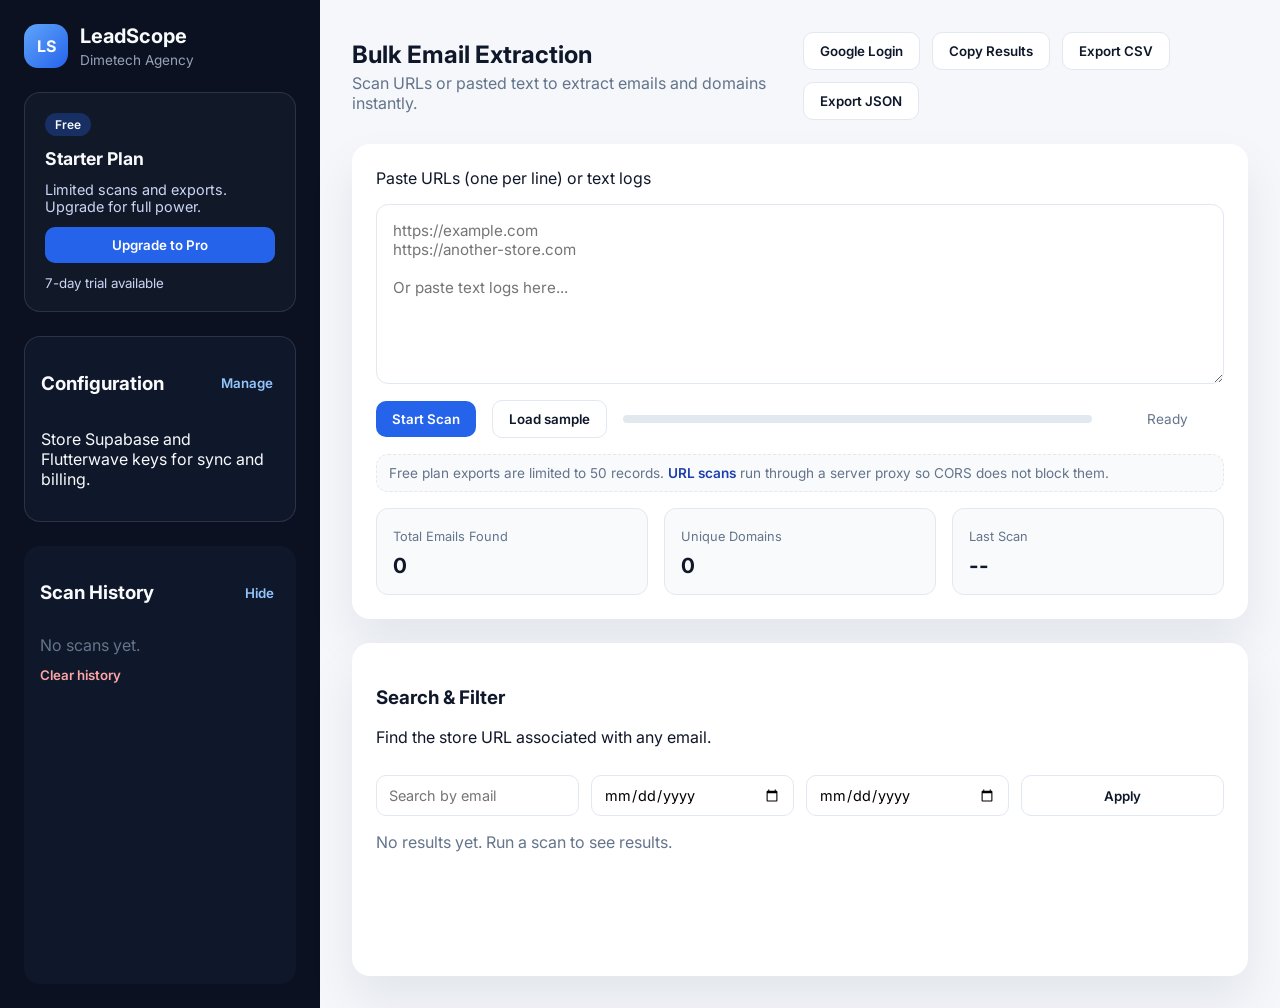
==== index.html @ 653ac367 "Ship a working LeadScope demo from the Dimetech prototype" ====
<!DOCTYPE html>
<html lang="en">
<head>
  <meta charset="UTF-8" />
  <meta name="viewport" content="width=device-width, initial-scale=1.0" />
  <title>LeadScope by Dimetech Agency</title>
  <link rel="stylesheet" href="styles.css" />
  <link rel="preconnect" href="https://fonts.googleapis.com">
  <link rel="preconnect" href="https://fonts.gstatic.com" crossorigin>
  <link href="https://fonts.googleapis.com/css2?family=Inter:wght@400;500;600;700&display=swap" rel="stylesheet">
</head>
<body>
  <div class="app">
    <aside class="sidebar">
      <div class="brand">
        <div class="logo">LS</div>
        <div>
          <h1>LeadScope</h1>
          <p>Dimetech Agency</p>
        </div>
      </div>

      <div class="plan-card" id="planCard">
        <span class="status" id="planStatus">Free</span>
        <h2>Starter Plan</h2>
        <p>Limited scans and exports. Upgrade for full power.</p>
        <button class="btn btn-primary" id="upgradeBtn">Upgrade to Pro</button>
        <small class="trial" id="trialInfo">7-day trial available</small>
      </div>

      <div class="config-card">
        <div class="card-header">
          <h3>Configuration</h3>
          <button class="link" id="openConfig">Manage</button>
        </div>
        <p>Store Supabase and Flutterwave keys for sync and billing.</p>
      </div>

      <div class="history-panel" id="historyPanel">
        <div class="panel-header">
          <h3>Scan History</h3>
          <button class="link" id="toggleHistory">Hide</button>
        </div>
        <div class="history-content" id="historyContent"></div>
        <button class="link danger" id="clearHistory">Clear history</button>
      </div>
    </aside>

    <main class="main">
      <header class="topbar">
        <div>
          <h2>Bulk Email Extraction</h2>
          <p>Scan URLs or pasted text to extract emails and domains instantly.</p>
        </div>
        <div class="topbar-actions">
          <button class="btn btn-outline" id="googleLoginBtn">Google Login</button>
          <button class="btn btn-outline" id="copyBtn">Copy Results</button>
          <button class="btn btn-outline" id="exportCsvBtn">Export CSV</button>
          <button class="btn btn-outline" id="exportJsonBtn">Export JSON</button>
        </div>
      </header>

      <div class="toast" id="toast" hidden></div>

      <section class="card">
        <label for="inputData">Paste URLs (one per line) or text logs</label>
        <textarea id="inputData" placeholder="https://example.com&#10;https://another-store.com&#10;&#10;Or paste text logs here..."></textarea>
        <div class="actions">
          <button class="btn btn-primary" id="scanBtn">Start Scan</button>
          <button class="btn btn-outline" id="sampleBtn">Load sample</button>
          <div class="progress-wrap">
            <div class="progress-bar" id="progressBar"></div>
          </div>
          <span class="progress-text" id="progressText">Ready</span>
          <div class="spinner" id="spinner"></div>
        </div>
        <div class="note" id="exportNote">
          Free plan exports are limited. Upgrade to unlock full history exports.
          <span class="note-highlight">URL scans</span> run through a server proxy so CORS does not block them.
        </div>
        <div class="metrics">
          <div class="metric">
            <span>Total Emails Found</span>
            <strong id="emailCount">0</strong>
          </div>
          <div class="metric">
            <span>Unique Domains</span>
            <strong id="domainCount">0</strong>
          </div>
          <div class="metric">
            <span>Last Scan</span>
            <strong id="lastScan">--</strong>
          </div>
        </div>
      </section>

      <section class="card">
        <div class="search-header">
          <div>
            <h3>Search & Filter</h3>
            <p>Find the store URL associated with any email.</p>
          </div>
          <div class="filters">
            <input type="text" id="searchEmail" placeholder="Search by email" />
            <input type="date" id="fromDate" />
            <input type="date" id="toDate" />
            <button class="btn btn-outline" id="filterBtn">Apply</button>
          </div>
        </div>
        <div class="results" id="results"></div>
      </section>
    </main>
  </div>

  <div class="modal" id="configModal" aria-hidden="true">
    <div class="modal-content">
      <div class="modal-header">
        <h3>Admin / Configuration Panel</h3>
        <button class="link" id="closeConfig">Close</button>
      </div>
      <div class="modal-body">
        <label>Supabase Project URL</label>
        <input type="text" id="supabaseUrl" placeholder="https://xyzcompany.supabase.co" />
        <label>Supabase API Key</label>
        <input type="password" id="supabaseKey" placeholder="Enter anon or service key" />
        <label>Flutterwave Public Key</label>
        <input type="text" id="flutterwaveKey" placeholder="FLWPUBK_TEST-xxxxx" />
        <label>Flutterwave Payment Link</label>
        <input type="text" id="flutterwaveLink" placeholder="https://pay.flutterwave.com/xxxxx" />
        <p class="hint">Keys stay in this browser only. Sync runs if Supabase is set. Upgrade opens your Flutterwave link.</p>
        <button class="btn btn-primary" id="saveConfig">Save Configuration</button>
      </div>
    </div>
  </div>

  <script src="app.js"></script>
</body>
</html>
---- styles.css ----
:root {
  color-scheme: light;
  --bg: #f5f7fb;
  --card: #ffffff;
  --text: #0f172a;
  --muted: #64748b;
  --primary: #2563eb;
  --primary-dark: #1e40af;
  --border: #e2e8f0;
  --success: #16a34a;
  --warning: #f59e0b;
}

* {
  box-sizing: border-box;
  font-family: "Inter", sans-serif;
}

body {
  margin: 0;
  background: var(--bg);
  color: var(--text);
}

.app {
  display: flex;
  min-height: 100vh;
}

.sidebar {
  width: 320px;
  background: #0b1120;
  color: #f8fafc;
  padding: 24px;
  display: flex;
  flex-direction: column;
  gap: 24px;
}

.brand {
  display: flex;
  align-items: center;
  gap: 12px;
}

.logo {
  width: 44px;
  height: 44px;
  border-radius: 14px;
  background: linear-gradient(135deg, #60a5fa, #2563eb);
  display: grid;
  place-items: center;
  font-weight: 700;
}

.brand h1 {
  margin: 0;
  font-size: 1.25rem;
}

.brand p {
  margin: 4px 0 0;
  color: #94a3b8;
  font-size: 0.85rem;
}

.plan-card {
  background: #111827;
  border-radius: 16px;
  padding: 20px;
  border: 1px solid rgba(148, 163, 184, 0.2);
  display: flex;
  flex-direction: column;
  gap: 12px;
}

.plan-card h2 {
  margin: 0;
  font-size: 1.1rem;
}

.plan-card p {
  margin: 0;
  color: #cbd5f5;
  font-size: 0.9rem;
}

.status {
  align-self: flex-start;
  padding: 4px 10px;
  border-radius: 999px;
  background: rgba(37, 99, 235, 0.3);
  font-size: 0.75rem;
  font-weight: 600;
}

.trial {
  color: #cbd5f5;
}

.config-card {
  background: #0f172a;
  border-radius: 16px;
  padding: 16px;
  border: 1px solid rgba(148, 163, 184, 0.2);
}

.card-header {
  display: flex;
  justify-content: space-between;
  align-items: center;
}

.history-panel {
  flex: 1;
  background: #0f172a;
  border-radius: 16px;
  padding: 16px;
  overflow: hidden;
  display: flex;
  flex-direction: column;
  gap: 12px;
}

.history-panel.hidden .history-content,
.history-panel.hidden .danger {
  display: none;
}

.panel-header {
  display: flex;
  justify-content: space-between;
  align-items: center;
}

.history-content {
  display: flex;
  flex-direction: column;
  gap: 12px;
  overflow-y: auto;
  max-height: 360px;
}

.history-item {
  background: rgba(15, 23, 42, 0.8);
  padding: 12px;
  border-radius: 12px;
  border: 1px solid rgba(148, 163, 184, 0.2);
  font-size: 0.85rem;
}

.main {
  flex: 1;
  padding: 32px;
  display: flex;
  flex-direction: column;
  gap: 24px;
}

.topbar {
  display: flex;
  justify-content: space-between;
  align-items: center;
  gap: 16px;
}

.topbar h2 {
  margin: 0;
}

.topbar p {
  margin: 4px 0 0;
  color: var(--muted);
}

.topbar-actions {
  display: flex;
  gap: 12px;
  flex-wrap: wrap;
}

.topbar-actions .btn {
  white-space: nowrap;
}

.card {
  background: var(--card);
  border-radius: 18px;
  padding: 24px;
  box-shadow: 0 24px 48px rgba(15, 23, 42, 0.08);
  display: flex;
  flex-direction: column;
  gap: 16px;
  animation: fadeIn 0.4s ease;
}

textarea {
  width: 100%;
  min-height: 180px;
  border-radius: 12px;
  border: 1px solid var(--border);
  padding: 16px;
  resize: vertical;
  font-size: 0.95rem;
}

input[type="text"],
input[type="date"],
input[type="password"] {
  border-radius: 10px;
  border: 1px solid var(--border);
  padding: 10px 12px;
  font-size: 0.9rem;
}

.actions {
  display: flex;
  align-items: center;
  gap: 16px;
}

.progress-text {
  font-size: 0.85rem;
  color: var(--muted);
  min-width: 80px;
  text-align: right;
}

.note {
  background: #f8fafc;
  border: 1px dashed var(--border);
  color: var(--muted);
  padding: 10px 12px;
  border-radius: 12px;
  font-size: 0.85rem;
  display: flex;
  flex-wrap: wrap;
  gap: 4px;
}

.note-highlight {
  color: var(--primary-dark);
  font-weight: 600;
}

.progress-wrap {
  flex: 1;
  height: 8px;
  background: #e2e8f0;
  border-radius: 999px;
  overflow: hidden;
}

.progress-bar {
  height: 100%;
  width: 0%;
  background: linear-gradient(90deg, #2563eb, #60a5fa);
  transition: width 0.2s ease;
}

.spinner {
  width: 20px;
  height: 20px;
  border-radius: 999px;
  border: 3px solid #d1d5db;
  border-top-color: var(--primary);
  animation: spin 1s linear infinite;
  opacity: 0;
  transition: opacity 0.2s ease;
}

.spinner.active {
  opacity: 1;
}

.metrics {
  display: grid;
  grid-template-columns: repeat(auto-fit, minmax(160px, 1fr));
  gap: 16px;
}

.metric {
  background: #f8fafc;
  border-radius: 12px;
  padding: 16px;
  border: 1px solid var(--border);
}

.metric span {
  font-size: 0.8rem;
  color: var(--muted);
}

.metric strong {
  display: block;
  font-size: 1.3rem;
  margin-top: 8px;
}

.search-header {
  display: flex;
  flex-direction: column;
  gap: 12px;
}

.filters {
  display: grid;
  grid-template-columns: repeat(auto-fit, minmax(160px, 1fr));
  gap: 12px;
}

.results {
  display: flex;
  flex-direction: column;
  gap: 12px;
  min-height: 120px;
}

.result-item {
  border: 1px solid var(--border);
  border-radius: 12px;
  padding: 12px;
  display: flex;
  flex-direction: column;
  gap: 6px;
}

.badge {
  align-self: flex-start;
  background: rgba(22, 163, 74, 0.1);
  color: var(--success);
  padding: 4px 10px;
  border-radius: 999px;
  font-size: 0.75rem;
  font-weight: 600;
}

.btn {
  border: none;
  border-radius: 10px;
  padding: 10px 16px;
  font-weight: 600;
  cursor: pointer;
  transition: transform 0.2s ease, box-shadow 0.2s ease;
}

.btn:hover {
  transform: translateY(-1px);
  box-shadow: 0 12px 24px rgba(37, 99, 235, 0.15);
}

.btn:disabled {
  opacity: 0.6;
  cursor: not-allowed;
  transform: none;
  box-shadow: none;
}

.btn-primary {
  background: var(--primary);
  color: white;
}

.btn-outline {
  background: white;
  border: 1px solid var(--border);
  color: var(--text);
}

.link {
  background: transparent;
  border: none;
  color: #93c5fd;
  cursor: pointer;
  font-weight: 600;
}

.link.danger {
  color: #fca5a5;
  align-self: flex-start;
  padding: 0;
}

.hint {
  color: var(--muted);
  font-size: 0.85rem;
  margin: 4px 0 8px;
}

.toast {
  background: #0f172a;
  color: #f8fafc;
  padding: 12px 16px;
  border-radius: 12px;
  font-size: 0.9rem;
}

.empty {
  color: var(--muted);
  margin: 0;
}

.modal {
  position: fixed;
  inset: 0;
  background: rgba(15, 23, 42, 0.4);
  display: flex;
  justify-content: center;
  align-items: center;
  opacity: 0;
  pointer-events: none;
  transition: opacity 0.3s ease;
}

.modal.open {
  opacity: 1;
  pointer-events: auto;
}

.modal-content {
  background: white;
  border-radius: 18px;
  padding: 24px;
  width: min(560px, 90vw);
  display: flex;
  flex-direction: column;
  gap: 12px;
}

.modal-header {
  display: flex;
  justify-content: space-between;
  align-items: center;
}

.modal-header .link {
  color: var(--primary);
}

.modal-body {
  display: flex;
  flex-direction: column;
  gap: 8px;
}

@keyframes spin {
  to { transform: rotate(360deg); }
}

@keyframes fadeIn {
  from { opacity: 0; transform: translateY(8px); }
  to { opacity: 1; transform: translateY(0); }
}

@media (max-width: 960px) {
  .app {
    flex-direction: column;
  }

  .sidebar {
    width: 100%;
  }

  .topbar {
    flex-direction: column;
    align-items: flex-start;
  }
}

@media (max-width: 640px) {
  .actions {
    flex-direction: column;
    align-items: stretch;
  }

  .main {
    padding: 16px;
  }
}
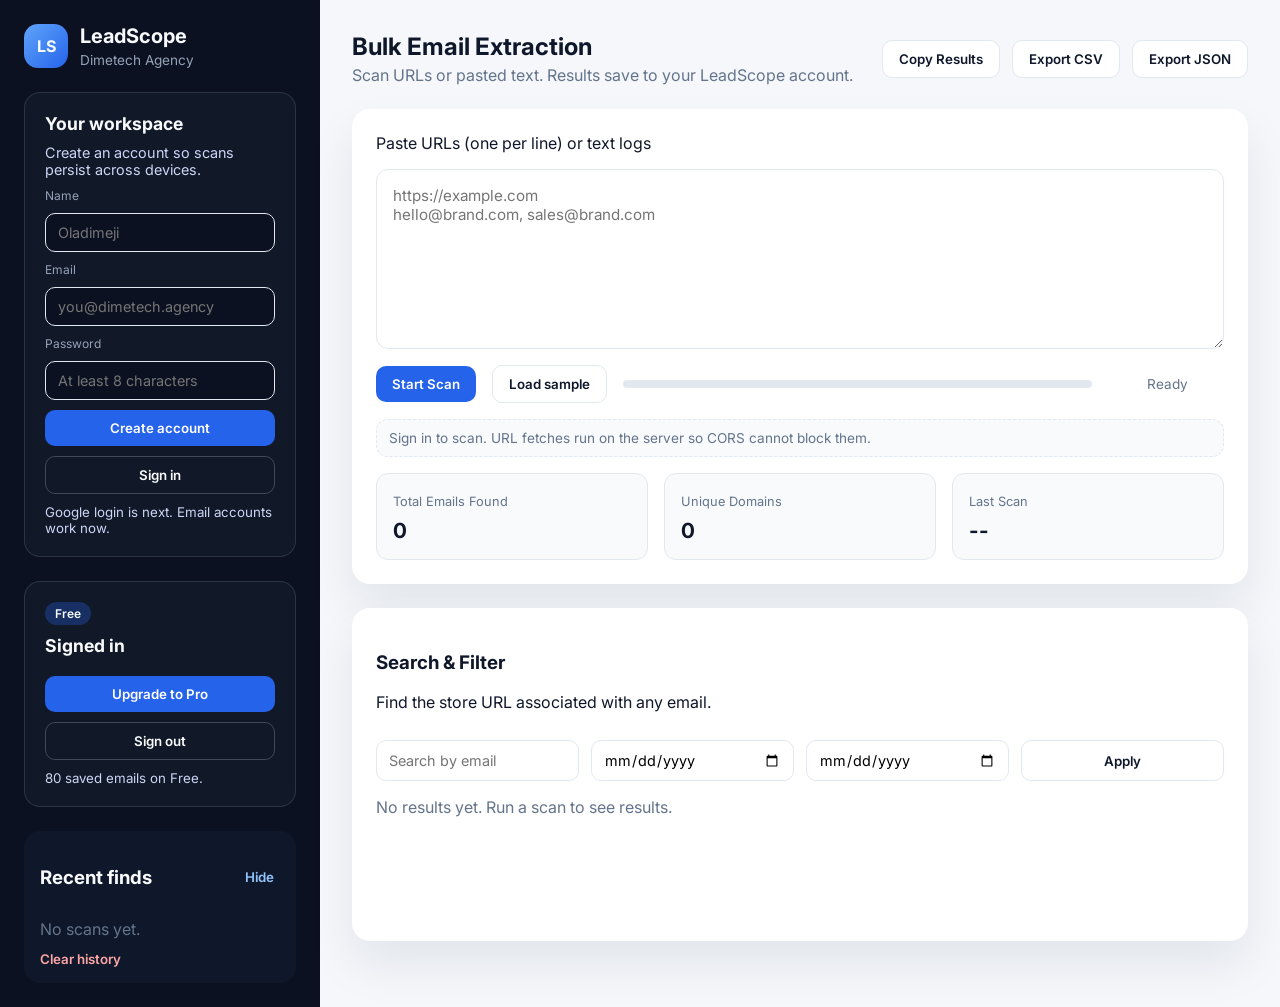
==== commit a343bc7f: "Add accounts, Postgres scans, and a stricter server-side scanner" ====
--- a/index.html
+++ b/index.html
@@ -20,25 +20,32 @@
         </div>
       </div>
 
-      <div class="plan-card" id="planCard">
-        <span class="status" id="planStatus">Free</span>
-        <h2>Starter Plan</h2>
-        <p>Limited scans and exports. Upgrade for full power.</p>
-        <button class="btn btn-primary" id="upgradeBtn">Upgrade to Pro</button>
-        <small class="trial" id="trialInfo">7-day trial available</small>
+      <div class="account-card" id="signedOutCard">
+        <h2>Your workspace</h2>
+        <p>Create an account so scans persist across devices.</p>
+        <label for="authName">Name</label>
+        <input type="text" id="authName" placeholder="Oladimeji" autocomplete="name" />
+        <label for="authEmail">Email</label>
+        <input type="text" id="authEmail" placeholder="you@dimetech.agency" autocomplete="email" />
+        <label for="authPassword">Password</label>
+        <input type="password" id="authPassword" placeholder="At least 8 characters" autocomplete="current-password" />
+        <button class="btn btn-primary" id="registerBtn">Create account</button>
+        <button class="btn btn-outline dark" id="loginBtn">Sign in</button>
+        <small class="trial">Google login is next. Email accounts work now.</small>
       </div>
 
-      <div class="config-card">
-        <div class="card-header">
-          <h3>Configuration</h3>
-          <button class="link" id="openConfig">Manage</button>
-        </div>
-        <p>Store Supabase and Flutterwave keys for sync and billing.</p>
+      <div class="plan-card" id="planCard" hidden>
+        <span class="status" id="planStatus">Free</span>
+        <h2 id="userName">Signed in</h2>
+        <p id="userEmail"></p>
+        <button class="btn btn-primary" id="upgradeBtn">Upgrade to Pro</button>
+        <button class="btn btn-outline dark" id="logoutBtn">Sign out</button>
+        <small class="trial" id="trialInfo">80 saved emails on Free.</small>
       </div>
 
       <div class="history-panel" id="historyPanel">
         <div class="panel-header">
-          <h3>Scan History</h3>
+          <h3>Recent finds</h3>
           <button class="link" id="toggleHistory">Hide</button>
         </div>
         <div class="history-content" id="historyContent"></div>
@@ -50,10 +57,9 @@
       <header class="topbar">
         <div>
           <h2>Bulk Email Extraction</h2>
-          <p>Scan URLs or pasted text to extract emails and domains instantly.</p>
+          <p>Scan URLs or pasted text. Results save to your LeadScope account.</p>
         </div>
         <div class="topbar-actions">
-          <button class="btn btn-outline" id="googleLoginBtn">Google Login</button>
           <button class="btn btn-outline" id="copyBtn">Copy Results</button>
           <button class="btn btn-outline" id="exportCsvBtn">Export CSV</button>
           <button class="btn btn-outline" id="exportJsonBtn">Export JSON</button>
@@ -64,7 +70,7 @@
 
       <section class="card">
         <label for="inputData">Paste URLs (one per line) or text logs</label>
-        <textarea id="inputData" placeholder="https://example.com&#10;https://another-store.com&#10;&#10;Or paste text logs here..."></textarea>
+        <textarea id="inputData" placeholder="https://example.com&#10;hello@brand.com, sales@brand.com"></textarea>
         <div class="actions">
           <button class="btn btn-primary" id="scanBtn">Start Scan</button>
           <button class="btn btn-outline" id="sampleBtn">Load sample</button>
@@ -75,8 +81,8 @@
           <div class="spinner" id="spinner"></div>
         </div>
         <div class="note" id="exportNote">
-          Free plan exports are limited. Upgrade to unlock full history exports.
-          <span class="note-highlight">URL scans</span> run through a server proxy so CORS does not block them.
+          Sign in to scan. URL fetches run on the server so CORS cannot block them.
+          Disposable and asset-looking addresses are filtered out.
         </div>
         <div class="metrics">
           <div class="metric">
@@ -112,27 +118,6 @@
     </main>
   </div>
 
-  <div class="modal" id="configModal" aria-hidden="true">
-    <div class="modal-content">
-      <div class="modal-header">
-        <h3>Admin / Configuration Panel</h3>
-        <button class="link" id="closeConfig">Close</button>
-      </div>
-      <div class="modal-body">
-        <label>Supabase Project URL</label>
-        <input type="text" id="supabaseUrl" placeholder="https://xyzcompany.supabase.co" />
-        <label>Supabase API Key</label>
-        <input type="password" id="supabaseKey" placeholder="Enter anon or service key" />
-        <label>Flutterwave Public Key</label>
-        <input type="text" id="flutterwaveKey" placeholder="FLWPUBK_TEST-xxxxx" />
-        <label>Flutterwave Payment Link</label>
-        <input type="text" id="flutterwaveLink" placeholder="https://pay.flutterwave.com/xxxxx" />
-        <p class="hint">Keys stay in this browser only. Sync runs if Supabase is set. Upgrade opens your Flutterwave link.</p>
-        <button class="btn btn-primary" id="saveConfig">Save Configuration</button>
-      </div>
-    </div>
-  </div>
-
   <script src="app.js"></script>
 </body>
 </html>
--- a/styles.css
+++ b/styles.css
@@ -8,7 +8,6 @@
   --primary-dark: #1e40af;
   --border: #e2e8f0;
   --success: #16a34a;
-  --warning: #f59e0b;
 }
 
 * {
@@ -64,25 +63,39 @@
   font-size: 0.85rem;
 }
 
-.plan-card {
+.plan-card,
+.account-card {
   background: #111827;
   border-radius: 16px;
   padding: 20px;
   border: 1px solid rgba(148, 163, 184, 0.2);
   display: flex;
   flex-direction: column;
-  gap: 12px;
-}
-
-.plan-card h2 {
+  gap: 10px;
+}
+
+.plan-card h2,
+.account-card h2 {
   margin: 0;
   font-size: 1.1rem;
 }
 
-.plan-card p {
+.plan-card p,
+.account-card p {
   margin: 0;
   color: #cbd5f5;
   font-size: 0.9rem;
+}
+
+.account-card label {
+  font-size: 0.75rem;
+  color: #94a3b8;
+}
+
+.account-card input {
+  background: #0b1120;
+  color: #f8fafc;
+  border-color: rgba(148, 163, 184, 0.3);
 }
 
 .status {
@@ -98,19 +111,6 @@
   color: #cbd5f5;
 }
 
-.config-card {
-  background: #0f172a;
-  border-radius: 16px;
-  padding: 16px;
-  border: 1px solid rgba(148, 163, 184, 0.2);
-}
-
-.card-header {
-  display: flex;
-  justify-content: space-between;
-  align-items: center;
-}
-
 .history-panel {
   flex: 1;
   background: #0f172a;
@@ -233,14 +233,6 @@
   padding: 10px 12px;
   border-radius: 12px;
   font-size: 0.85rem;
-  display: flex;
-  flex-wrap: wrap;
-  gap: 4px;
-}
-
-.note-highlight {
-  color: var(--primary-dark);
-  font-weight: 600;
 }
 
 .progress-wrap {
@@ -367,6 +359,12 @@
   color: var(--text);
 }
 
+.btn-outline.dark {
+  background: transparent;
+  color: #f8fafc;
+  border-color: rgba(148, 163, 184, 0.35);
+}
+
 .link {
   background: transparent;
   border: none;
@@ -381,12 +379,6 @@
   padding: 0;
 }
 
-.hint {
-  color: var(--muted);
-  font-size: 0.85rem;
-  margin: 4px 0 8px;
-}
-
 .toast {
   background: #0f172a;
   color: #f8fafc;
@@ -398,49 +390,6 @@
 .empty {
   color: var(--muted);
   margin: 0;
-}
-
-.modal {
-  position: fixed;
-  inset: 0;
-  background: rgba(15, 23, 42, 0.4);
-  display: flex;
-  justify-content: center;
-  align-items: center;
-  opacity: 0;
-  pointer-events: none;
-  transition: opacity 0.3s ease;
-}
-
-.modal.open {
-  opacity: 1;
-  pointer-events: auto;
-}
-
-.modal-content {
-  background: white;
-  border-radius: 18px;
-  padding: 24px;
-  width: min(560px, 90vw);
-  display: flex;
-  flex-direction: column;
-  gap: 12px;
-}
-
-.modal-header {
-  display: flex;
-  justify-content: space-between;
-  align-items: center;
-}
-
-.modal-header .link {
-  color: var(--primary);
-}
-
-.modal-body {
-  display: flex;
-  flex-direction: column;
-  gap: 8px;
 }
 
 @keyframes spin {
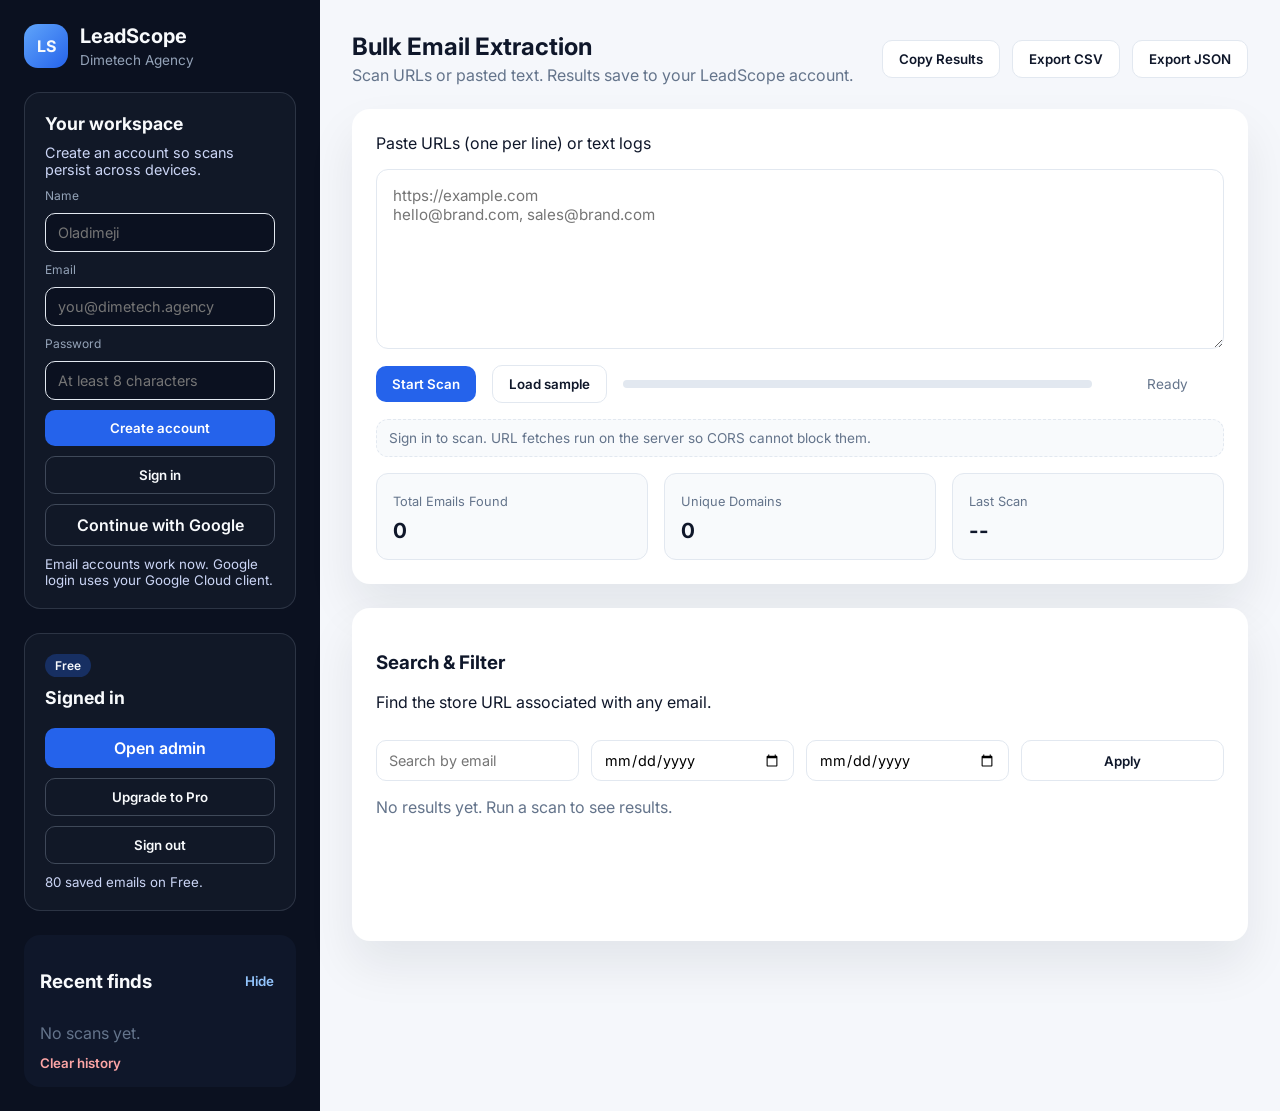
==== commit b21d5695: "Add /admin workspace so accounts persist and review saved leads" ====
--- a/index.html
+++ b/index.html
@@ -31,14 +31,16 @@
         <input type="password" id="authPassword" placeholder="At least 8 characters" autocomplete="current-password" />
         <button class="btn btn-primary" id="registerBtn">Create account</button>
         <button class="btn btn-outline dark" id="loginBtn">Sign in</button>
-        <small class="trial">Google login is next. Email accounts work now.</small>
+        <a class="btn btn-outline dark" id="googleBtn" href="/api/auth/google">Continue with Google</a>
+        <small class="trial" id="googleHint">Email accounts work now. Google login uses your Google Cloud client.</small>
       </div>
 
       <div class="plan-card" id="planCard" hidden>
         <span class="status" id="planStatus">Free</span>
         <h2 id="userName">Signed in</h2>
         <p id="userEmail"></p>
-        <button class="btn btn-primary" id="upgradeBtn">Upgrade to Pro</button>
+        <a class="btn btn-primary" href="/admin">Open admin</a>
+        <button class="btn btn-outline dark" id="upgradeBtn">Upgrade to Pro</button>
         <button class="btn btn-outline dark" id="logoutBtn">Sign out</button>
         <small class="trial" id="trialInfo">80 saved emails on Free.</small>
       </div>
--- a/styles.css
+++ b/styles.css
@@ -392,6 +392,38 @@
   margin: 0;
 }
 
+a.btn {
+  text-decoration: none;
+  display: inline-block;
+  text-align: center;
+}
+
+.table-wrap {
+  overflow-x: auto;
+}
+
+.data-table {
+  width: 100%;
+  border-collapse: collapse;
+  font-size: 0.9rem;
+}
+
+.data-table th,
+.data-table td {
+  text-align: left;
+  padding: 10px 8px;
+  border-bottom: 1px solid var(--border);
+  vertical-align: top;
+}
+
+.data-table th {
+  color: var(--muted);
+  font-weight: 600;
+  font-size: 0.75rem;
+  text-transform: uppercase;
+  letter-spacing: 0.04em;
+}
+
 @keyframes spin {
   to { transform: rotate(360deg); }
 }
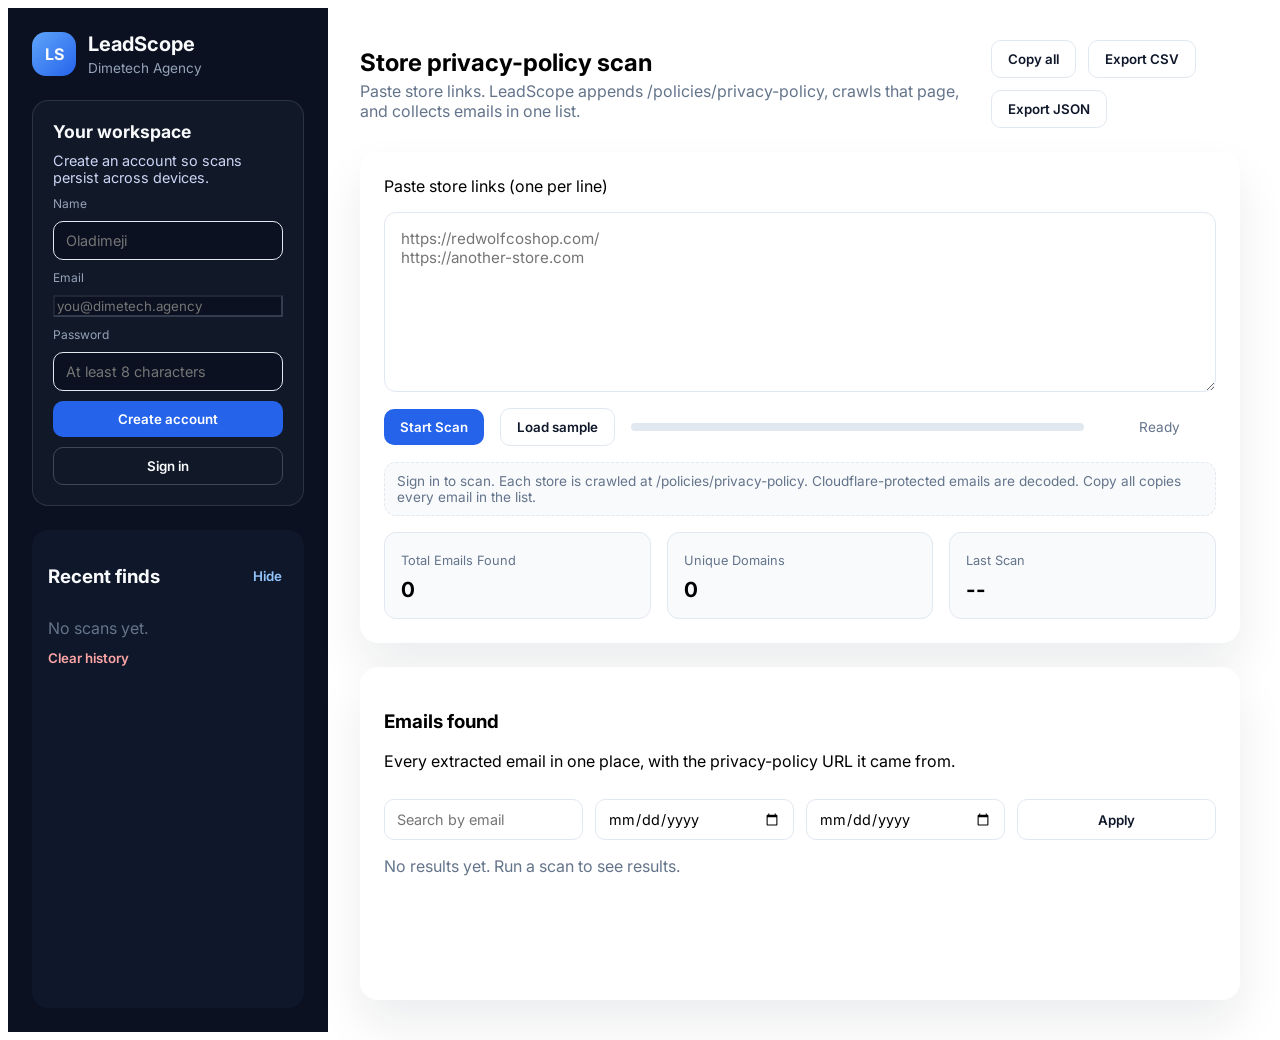
==== commit 89cf6ba0: "Crawl Shopify privacy-policy pages and copy all emails" ====
--- a/index.html
+++ b/index.html
@@ -4,7 +4,7 @@
   <meta charset="UTF-8" />
   <meta name="viewport" content="width=device-width, initial-scale=1.0" />
   <title>LeadScope by Dimetech Agency</title>
-  <link rel="stylesheet" href="styles.css" />
+  <link rel="stylesheet" href="/styles.css" />
   <link rel="preconnect" href="https://fonts.googleapis.com">
   <link rel="preconnect" href="https://fonts.gstatic.com" crossorigin>
   <link href="https://fonts.googleapis.com/css2?family=Inter:wght@400;500;600;700&display=swap" rel="stylesheet">
@@ -20,20 +20,18 @@
         </div>
       </div>
 
-      <div class="account-card" id="signedOutCard">
+      <form class="account-card" id="signedOutCard" method="post" action="/api/register">
         <h2>Your workspace</h2>
         <p>Create an account so scans persist across devices.</p>
         <label for="authName">Name</label>
-        <input type="text" id="authName" placeholder="Oladimeji" autocomplete="name" />
+        <input type="text" id="authName" name="name" placeholder="Oladimeji" autocomplete="name" />
         <label for="authEmail">Email</label>
-        <input type="text" id="authEmail" placeholder="you@dimetech.agency" autocomplete="email" />
+        <input type="email" id="authEmail" name="email" placeholder="you@dimetech.agency" autocomplete="email" required />
         <label for="authPassword">Password</label>
-        <input type="password" id="authPassword" placeholder="At least 8 characters" autocomplete="current-password" />
-        <button class="btn btn-primary" id="registerBtn">Create account</button>
-        <button class="btn btn-outline dark" id="loginBtn">Sign in</button>
-        <a class="btn btn-outline dark" id="googleBtn" href="/api/auth/google">Continue with Google</a>
-        <small class="trial" id="googleHint">Email accounts work now. Google login uses your Google Cloud client.</small>
-      </div>
+        <input type="password" id="authPassword" name="password" placeholder="At least 8 characters" autocomplete="new-password" required minlength="8" />
+        <button class="btn btn-primary" type="submit" id="registerBtn">Create account</button>
+        <button class="btn btn-outline dark" type="button" id="loginBtn">Sign in</button>
+      </form>
 
       <div class="plan-card" id="planCard" hidden>
         <span class="status" id="planStatus">Free</span>
@@ -58,11 +56,11 @@
     <main class="main">
       <header class="topbar">
         <div>
-          <h2>Bulk Email Extraction</h2>
-          <p>Scan URLs or pasted text. Results save to your LeadScope account.</p>
+          <h2>Store privacy-policy scan</h2>
+          <p>Paste store links. LeadScope appends /policies/privacy-policy, crawls that page, and collects emails in one list.</p>
         </div>
         <div class="topbar-actions">
-          <button class="btn btn-outline" id="copyBtn">Copy Results</button>
+          <button class="btn btn-outline" id="copyBtn">Copy all</button>
           <button class="btn btn-outline" id="exportCsvBtn">Export CSV</button>
           <button class="btn btn-outline" id="exportJsonBtn">Export JSON</button>
         </div>
@@ -71,8 +69,8 @@
       <div class="toast" id="toast" hidden></div>
 
       <section class="card">
-        <label for="inputData">Paste URLs (one per line) or text logs</label>
-        <textarea id="inputData" placeholder="https://example.com&#10;hello@brand.com, sales@brand.com"></textarea>
+        <label for="inputData">Paste store links (one per line)</label>
+        <textarea id="inputData" placeholder="https://redwolfcoshop.com/&#10;https://another-store.com"></textarea>
         <div class="actions">
           <button class="btn btn-primary" id="scanBtn">Start Scan</button>
           <button class="btn btn-outline" id="sampleBtn">Load sample</button>
@@ -83,8 +81,7 @@
           <div class="spinner" id="spinner"></div>
         </div>
         <div class="note" id="exportNote">
-          Sign in to scan. URL fetches run on the server so CORS cannot block them.
-          Disposable and asset-looking addresses are filtered out.
+          Sign in to scan. Each store is crawled at /policies/privacy-policy. Cloudflare-protected emails are decoded. Copy all copies every email in the list.
         </div>
         <div class="metrics">
           <div class="metric">
@@ -105,8 +102,8 @@
       <section class="card">
         <div class="search-header">
           <div>
-            <h3>Search & Filter</h3>
-            <p>Find the store URL associated with any email.</p>
+            <h3>Emails found</h3>
+            <p>Every extracted email in one place, with the privacy-policy URL it came from.</p>
           </div>
           <div class="filters">
             <input type="text" id="searchEmail" placeholder="Search by email" />
@@ -120,6 +117,6 @@
     </main>
   </div>
 
-  <script src="app.js"></script>
+  <script src="/app.js"></script>
 </body>
 </html>
--- a/styles.css
+++ b/styles.css
@@ -15,10 +15,8 @@
   font-family: "Inter", sans-serif;
 }
 
-body {
-  margin: 0;
-  background: var(--bg);
-  color: var(--text);
+[hidden] {
+  display: none !important;
 }
 
 .app {
